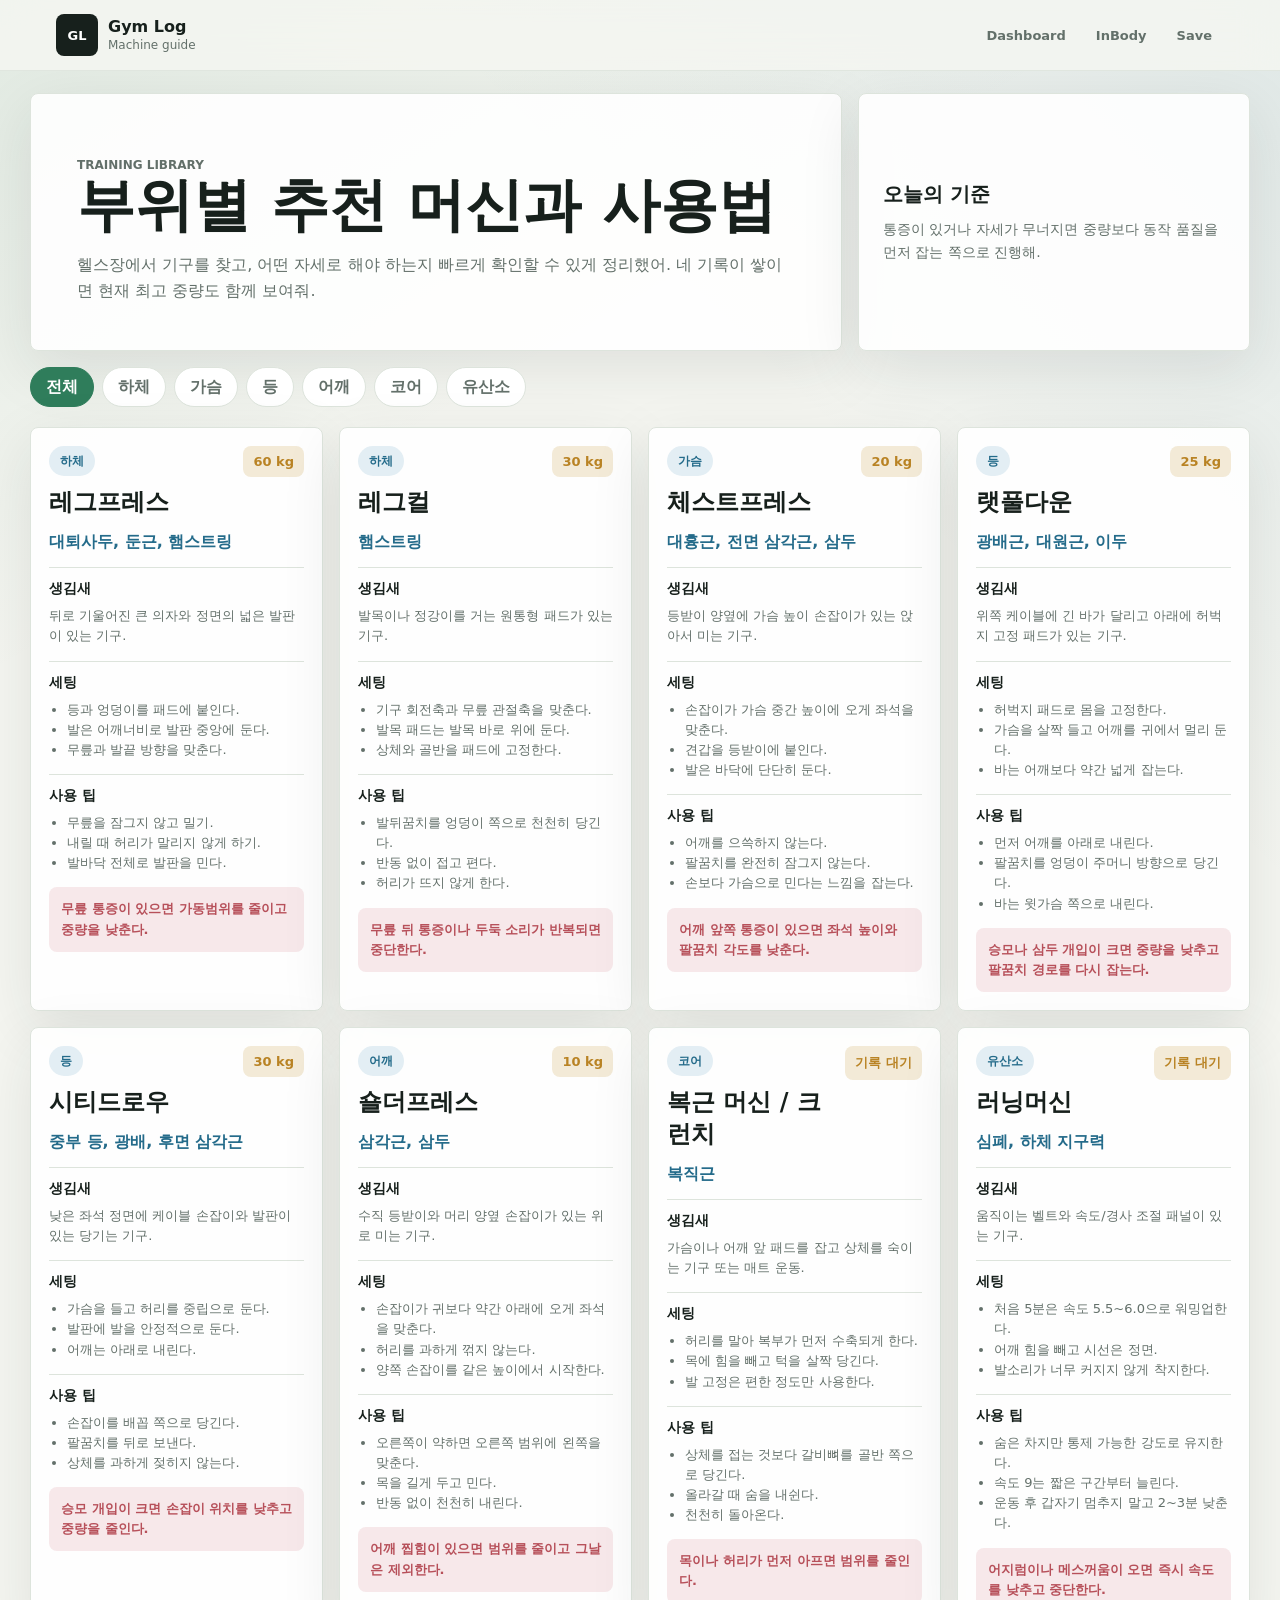
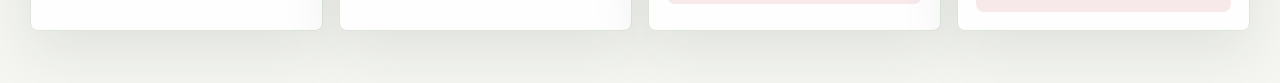
==== machines.html @ c19822ec "Add InBody tracking and machine guide" ====
<!doctype html>
<html lang="ko">
  <head>
    <meta charset="utf-8">
    <meta name="viewport" content="width=device-width, initial-scale=1">
    <title>Machine Guide · Gym Log</title>
    <meta name="description" content="Exercise machine guide by body part.">
    <link rel="stylesheet" href="./styles.css">
  </head>
  <body>
    <header class="topbar">
      <a class="brand" href="./index.html" aria-label="Gym Log home">
        <span class="brand-mark">GL</span>
        <span>
          <strong>Gym Log</strong>
          <small>Machine guide</small>
        </span>
      </a>
      <nav class="nav-actions" aria-label="주요 메뉴">
        <a href="./index.html">Dashboard</a>
        <a href="./body.html">InBody</a>
        <a href="./save.html">Save</a>
      </nav>
    </header>

    <main>
      <section class="page-hero">
        <div>
          <p class="eyebrow">Training Library</p>
          <h1>부위별 추천 머신과 사용법</h1>
          <p>헬스장에서 기구를 찾고, 어떤 자세로 해야 하는지 빠르게 확인할 수 있게 정리했어. 네 기록이 쌓이면 현재 최고 중량도 함께 보여줘.</p>
        </div>
        <aside class="api-note">
          <strong>오늘의 기준</strong>
          <p>통증이 있거나 자세가 무너지면 중량보다 동작 품질을 먼저 잡는 쪽으로 진행해.</p>
        </aside>
      </section>

      <section class="filter-tabs" aria-label="부위 선택">
        <button type="button" class="active" data-filter="all">전체</button>
        <button type="button" data-filter="legs">하체</button>
        <button type="button" data-filter="chest">가슴</button>
        <button type="button" data-filter="back">등</button>
        <button type="button" data-filter="shoulders">어깨</button>
        <button type="button" data-filter="core">코어</button>
        <button type="button" data-filter="cardio">유산소</button>
      </section>

      <section id="machineGrid" class="machine-grid" aria-label="머신 목록"></section>
    </main>

    <script src="./machines.js"></script>
  </body>
</html>
---- styles.css ----
:root {
  color-scheme: light;
  --ink: #17201c;
  --muted: #63706a;
  --quiet: #8a9690;
  --paper: #f5f6f1;
  --panel: #ffffff;
  --line: #dde4dc;
  --green: #2f7d5b;
  --green-soft: #e4f0e9;
  --blue: #246b8a;
  --blue-soft: #e3eef4;
  --gold: #b98324;
  --gold-soft: #f3ead7;
  --rose: #b7505a;
  --rose-soft: #f7e8ea;
  --shadow: 0 18px 60px rgba(32, 43, 37, 0.10);
}

* {
  box-sizing: border-box;
}

html {
  scroll-behavior: smooth;
}

body {
  margin: 0;
  min-height: 100vh;
  background:
    linear-gradient(150deg, rgba(47, 125, 91, 0.10), transparent 28%),
    linear-gradient(225deg, rgba(36, 107, 138, 0.10), transparent 30%),
    var(--paper);
  color: var(--ink);
  font-family: Inter, Pretendard, "Segoe UI", system-ui, -apple-system, sans-serif;
}

a {
  color: inherit;
}

button,
input,
textarea,
select {
  font: inherit;
}

.topbar {
  position: sticky;
  top: 0;
  z-index: 10;
  display: flex;
  align-items: center;
  justify-content: space-between;
  gap: 18px;
  padding: 14px clamp(16px, 5vw, 56px);
  border-bottom: 1px solid rgba(221, 228, 220, 0.86);
  background: rgba(245, 246, 241, 0.84);
  backdrop-filter: blur(18px);
}

.brand {
  display: inline-flex;
  align-items: center;
  gap: 10px;
  text-decoration: none;
}

.brand-mark {
  display: grid;
  place-items: center;
  width: 42px;
  height: 42px;
  border-radius: 8px;
  background: var(--ink);
  color: #ffffff;
  font-size: 13px;
  font-weight: 900;
}

.brand strong,
.brand small {
  display: block;
}

.brand strong {
  line-height: 1.1;
}

.brand small {
  margin-top: 2px;
  color: var(--muted);
  font-size: 12px;
}

.nav-actions {
  display: flex;
  align-items: center;
  gap: 6px;
}

.nav-actions a {
  min-height: 38px;
  display: inline-flex;
  align-items: center;
  padding: 0 12px;
  border-radius: 8px;
  color: var(--muted);
  font-size: 13px;
  font-weight: 800;
  text-decoration: none;
}

.nav-actions a:hover,
.nav-actions .save-link {
  background: #ffffff;
  color: var(--ink);
  box-shadow: 0 8px 25px rgba(32, 43, 37, 0.08);
}

main {
  width: min(1220px, calc(100% - 32px));
  margin: 22px auto 52px;
}

.hero {
  display: grid;
  grid-template-columns: minmax(0, 1.65fr) minmax(310px, 0.7fr);
  gap: 16px;
  align-items: stretch;
}

.hero-copy,
.readiness-panel,
.metrics article,
.panel,
.save-card {
  border: 1px solid var(--line);
  border-radius: 8px;
  background: rgba(255, 255, 255, 0.90);
  box-shadow: var(--shadow);
}

.hero-copy {
  min-height: 310px;
  display: flex;
  flex-direction: column;
  justify-content: center;
  padding: clamp(26px, 5vw, 54px);
}

.eyebrow {
  margin: 0 0 8px;
  color: var(--green);
  font-size: 12px;
  font-weight: 900;
  letter-spacing: 0;
  text-transform: uppercase;
}

h1,
h2,
h3,
p {
  letter-spacing: 0;
}

.hero h1 {
  max-width: 760px;
  margin: 0;
  font-size: clamp(34px, 6vw, 66px);
  line-height: 1.02;
}

.hero-copy > p:last-of-type {
  max-width: 700px;
  margin: 18px 0 0;
  color: var(--muted);
  font-size: 17px;
  line-height: 1.65;
}

.hero-actions,
.actions {
  display: flex;
  flex-wrap: wrap;
  gap: 10px;
  margin-top: 22px;
}

.primary-button,
.secondary-button,
.ghost-button {
  min-height: 44px;
  display: inline-flex;
  align-items: center;
  justify-content: center;
  border: 1px solid var(--line);
  border-radius: 8px;
  padding: 0 15px;
  font-weight: 850;
  text-decoration: none;
  cursor: pointer;
}

.primary-button {
  border-color: var(--green);
  background: var(--green);
  color: #ffffff;
}

.secondary-button,
.ghost-button {
  background: #ffffff;
  color: var(--ink);
}

.readiness-panel {
  display: grid;
  align-content: center;
  gap: 18px;
  padding: 28px;
}

.label,
.metrics span,
.tracker-summary span,
.progress-label span {
  color: var(--muted);
  font-size: 13px;
  font-weight: 800;
}

.readiness-panel strong {
  display: block;
  margin-top: 4px;
  font-size: clamp(42px, 6vw, 62px);
  line-height: 1;
}

.readiness-grid {
  display: grid;
  grid-template-columns: 1fr 1fr;
  gap: 8px;
}

.readiness-grid span {
  padding: 12px;
  border-radius: 8px;
  background: var(--green-soft);
  color: var(--green);
  font-size: 13px;
}

.progress-wrap {
  display: grid;
  gap: 8px;
}

.progress-label {
  display: flex;
  align-items: center;
  justify-content: space-between;
  gap: 10px;
}

.progress-track,
.trend-track,
.bar-track {
  display: block;
  height: 10px;
  overflow: hidden;
  border-radius: 999px;
  background: #edf1eb;
}

.progress-track span,
.trend-track b,
.bar-track b {
  display: block;
  height: 100%;
  border-radius: inherit;
  background: var(--green);
}

.progress-wrap small,
.metrics small,
.record-card small,
.exercise small {
  color: var(--quiet);
  font-size: 12px;
}

.metrics {
  display: grid;
  grid-template-columns: repeat(4, 1fr);
  gap: 12px;
  margin: 16px 0;
}

.metrics article {
  min-height: 116px;
  padding: 18px;
}

.metrics strong {
  display: block;
  margin: 8px 0 4px;
  font-size: clamp(24px, 3vw, 34px);
}

.dashboard-grid,
.analysis-grid {
  display: grid;
  gap: 16px;
  margin-top: 16px;
}

.dashboard-grid {
  grid-template-columns: minmax(0, 1.35fr) minmax(330px, 0.8fr);
}

.analysis-grid {
  grid-template-columns: minmax(0, 1fr) minmax(0, 1fr);
}

.panel {
  padding: clamp(18px, 3vw, 26px);
}

.panel-heading {
  display: flex;
  align-items: center;
  justify-content: space-between;
  gap: 14px;
  margin-bottom: 16px;
}

.panel-heading h2 {
  margin: 0;
  font-size: clamp(20px, 2.5vw, 28px);
}

.chip {
  display: inline-flex;
  min-height: 30px;
  align-items: center;
  border-radius: 999px;
  padding: 0 11px;
  background: var(--blue-soft);
  color: var(--blue);
  font-size: 12px;
  font-weight: 900;
  white-space: nowrap;
}

select,
input,
textarea {
  width: 100%;
  border: 1px solid var(--line);
  border-radius: 8px;
  background: #ffffff;
  color: var(--ink);
}

select,
input {
  min-height: 42px;
  padding: 0 12px;
}

textarea {
  min-height: 220px;
  padding: 13px;
  resize: vertical;
}

.calendar-grid {
  display: grid;
  grid-template-columns: repeat(7, 1fr);
  gap: 8px;
}

.day-cell {
  min-height: 54px;
  display: grid;
  align-content: space-between;
  padding: 8px;
  border: 1px solid var(--line);
  border-radius: 8px;
  background: #f8faf6;
}

.day-cell small {
  color: var(--quiet);
  font-size: 12px;
}

.day-cell b {
  justify-self: end;
  display: grid;
  place-items: center;
  width: 22px;
  height: 22px;
  border-radius: 999px;
  background: #ffffff;
  color: var(--green);
  font-size: 11px;
}

.day-cell.done {
  border-color: rgba(47, 125, 91, 0.35);
  background: var(--green);
}

.day-cell.done small {
  color: rgba(255, 255, 255, 0.86);
}

.timeline,
.care-list,
.workout-list,
.trend,
.bar-chart,
.record-grid {
  display: grid;
  gap: 10px;
}

.timeline-item,
.care-item {
  display: grid;
  grid-template-columns: 44px 1fr;
  gap: 12px;
  padding: 12px;
  border-radius: 8px;
  background: #fbfcf8;
  border: 1px solid var(--line);
}

.timeline-item time,
.care-item span {
  color: var(--blue);
  font-size: 12px;
  font-weight: 900;
}

.timeline-item p,
.care-item p,
.summary {
  margin: 0;
  color: var(--muted);
  font-size: 13px;
  line-height: 1.5;
}

.tracker-summary {
  display: grid;
  grid-template-columns: repeat(3, 1fr);
  gap: 10px;
  margin-bottom: 16px;
}

.tracker-summary div {
  padding: 14px;
  border-radius: 8px;
  background: var(--green-soft);
}

.tracker-summary strong {
  display: block;
  margin-top: 6px;
  font-size: 22px;
}

.trend-bars,
.bar-chart {
  display: grid;
  gap: 10px;
}

.trend-row,
.bar-row {
  display: grid;
  grid-template-columns: 44px 1fr 74px;
  gap: 10px;
  align-items: center;
}

.trend-row time,
.bar-row time {
  color: var(--quiet);
  font-size: 12px;
  font-weight: 800;
}

.trend-row strong,
.bar-row strong {
  text-align: right;
  font-size: 13px;
}

.bar-track b {
  background: var(--blue);
}

.record-grid {
  grid-template-columns: repeat(auto-fit, minmax(160px, 1fr));
}

.record-card {
  min-height: 126px;
  display: grid;
  align-content: space-between;
  gap: 10px;
  padding: 15px;
  border: 1px solid var(--line);
  border-radius: 8px;
  background: #fbfcf8;
}

.record-card span {
  color: var(--muted);
  font-size: 13px;
  font-weight: 800;
}

.record-card strong {
  font-size: 30px;
}

.workout-card {
  padding: 16px;
  border: 1px solid var(--line);
  border-radius: 8px;
  background: #fbfcf8;
}

.workout-card header {
  display: flex;
  align-items: flex-start;
  justify-content: space-between;
  gap: 12px;
  margin-bottom: 13px;
}

.workout-card h3 {
  margin: 0 0 4px;
  font-size: 19px;
}

.workout-card header p {
  margin: 0;
  color: var(--muted);
  font-size: 13px;
}

.exercise-grid {
  display: grid;
  grid-template-columns: repeat(auto-fit, minmax(176px, 1fr));
  gap: 8px;
}

.exercise {
  min-height: 74px;
  display: grid;
  align-content: start;
  gap: 4px;
  padding: 10px 11px;
  border-left: 3px solid var(--blue);
  border-radius: 8px;
  background: #ffffff;
}

.exercise strong {
  font-size: 14px;
}

.exercise span {
  color: var(--muted);
  font-size: 13px;
}

.summary {
  margin-top: 14px;
  padding-top: 12px;
  border-top: 1px solid var(--line);
}

.empty {
  margin: 0;
  padding: 16px;
  border: 1px dashed var(--line);
  border-radius: 8px;
  color: var(--muted);
  background: #fbfcf8;
}

.page-hero {
  display: grid;
  grid-template-columns: minmax(0, 1.45fr) minmax(290px, 0.7fr);
  gap: 16px;
  align-items: stretch;
  margin-bottom: 16px;
}

.page-hero > div,
.api-note {
  border: 1px solid var(--line);
  border-radius: 8px;
  background: rgba(255, 255, 255, 0.90);
  box-shadow: var(--shadow);
}

.page-hero > div {
  padding: clamp(24px, 5vw, 46px);
}

.page-hero h1 {
  max-width: 760px;
  margin: 0;
  font-size: clamp(34px, 5vw, 58px);
  line-height: 1.03;
}

.page-hero p {
  max-width: 720px;
  margin: 16px 0 0;
  color: var(--muted);
  line-height: 1.65;
}

.api-note {
  display: grid;
  align-content: center;
  gap: 10px;
  padding: 24px;
}

.api-note strong {
  font-size: 20px;
}

.api-note p {
  margin: 0;
  color: var(--muted);
  font-size: 14px;
  line-height: 1.6;
}

.body-charts {
  display: grid;
  grid-template-columns: repeat(2, minmax(0, 1fr));
  gap: 12px;
}

.metric-chart {
  min-height: 190px;
  display: grid;
  gap: 14px;
  padding: 15px;
  border: 1px solid var(--line);
  border-radius: 8px;
  background: #fbfcf8;
}

.metric-chart header {
  display: flex;
  align-items: center;
  justify-content: space-between;
  gap: 12px;
}

.metric-chart header span {
  color: var(--muted);
  font-weight: 800;
}

.spark-bars {
  height: 120px;
  display: flex;
  align-items: end;
  gap: 8px;
  padding-top: 12px;
}

.spark-bars span {
  flex: 1;
  min-width: 12px;
  border-radius: 8px 8px 3px 3px;
  background: var(--green);
}

.spark-bars.blue span {
  background: var(--blue);
}

.spark-bars.rose span {
  background: var(--rose);
}

.spark-bars.gold span {
  background: var(--gold);
}

.body-form textarea {
  min-height: 98px;
}

.body-history {
  display: grid;
  gap: 10px;
}

.body-row {
  display: grid;
  grid-template-columns: 112px repeat(3, minmax(120px, 1fr));
  gap: 10px;
  align-items: center;
  padding: 13px;
  border: 1px solid var(--line);
  border-radius: 8px;
  background: #fbfcf8;
}

.body-row time,
.body-row span {
  font-weight: 850;
}

.body-row p {
  grid-column: 1 / -1;
  margin: 0;
  color: var(--muted);
  font-size: 13px;
}

.filter-tabs {
  display: flex;
  gap: 8px;
  overflow-x: auto;
  margin: 0 0 16px;
  padding-bottom: 4px;
}

.filter-tabs button {
  min-height: 40px;
  border: 1px solid var(--line);
  border-radius: 999px;
  padding: 0 15px;
  background: #ffffff;
  color: var(--muted);
  font-weight: 850;
  cursor: pointer;
  white-space: nowrap;
}

.filter-tabs button.active {
  border-color: var(--green);
  background: var(--green);
  color: #ffffff;
}

.machine-grid {
  display: grid;
  grid-template-columns: repeat(auto-fit, minmax(290px, 1fr));
  gap: 16px;
}

.machine-card {
  display: grid;
  gap: 14px;
  align-content: start;
  padding: 18px;
  border: 1px solid var(--line);
  border-radius: 8px;
  background: rgba(255, 255, 255, 0.92);
  box-shadow: var(--shadow);
}

.machine-card header {
  display: flex;
  justify-content: space-between;
  gap: 12px;
}

.machine-card h2 {
  margin: 10px 0 0;
  font-size: 24px;
}

.machine-card header > strong {
  align-self: start;
  padding: 8px 10px;
  border-radius: 8px;
  background: var(--gold-soft);
  color: var(--gold);
  font-size: 13px;
  white-space: nowrap;
}

.target {
  margin: 0;
  color: var(--blue);
  font-weight: 850;
}

.machine-section {
  padding-top: 12px;
  border-top: 1px solid var(--line);
}

.machine-section h3 {
  margin: 0 0 8px;
  font-size: 14px;
}

.machine-section p,
.machine-section li,
.machine-caution {
  color: var(--muted);
  font-size: 13px;
  line-height: 1.55;
}

.machine-section p,
.machine-caution {
  margin: 0;
}

.machine-section ul {
  margin: 0;
  padding-left: 18px;
}

.machine-caution {
  padding: 12px;
  border-radius: 8px;
  background: var(--rose-soft);
  color: var(--rose);
  font-weight: 750;
}

.save-shell {
  width: min(920px, calc(100% - 32px));
  margin: 30px auto 60px;
}

.save-card {
  padding: clamp(18px, 4vw, 30px);
  margin-top: 14px;
}

.form-grid {
  display: grid;
  grid-template-columns: 1fr 1fr;
  gap: 12px;
  margin: 18px 0;
}

.field label {
  display: block;
  margin-bottom: 7px;
  color: var(--muted);
  font-size: 13px;
  font-weight: 800;
}

.status {
  min-height: 24px;
  margin: 14px 0 0;
  color: var(--muted);
}

.preview {
  margin-top: 16px;
  padding: 14px;
  border: 1px solid var(--line);
  border-radius: 8px;
  background: #fbfcf8;
  white-space: pre-wrap;
}

@media (max-width: 940px) {
  .hero,
  .page-hero,
  .dashboard-grid,
  .analysis-grid,
  .form-grid {
    grid-template-columns: 1fr;
  }

  .metrics {
    grid-template-columns: repeat(2, 1fr);
  }
}

@media (max-width: 640px) {
  .topbar {
    align-items: flex-start;
    flex-direction: column;
  }

  .nav-actions {
    width: 100%;
    overflow-x: auto;
    padding-bottom: 2px;
  }

  main {
    width: min(100% - 24px, 1220px);
    margin-top: 14px;
  }

  .hero-copy {
    min-height: 0;
  }

  .metrics,
  .readiness-grid,
  .tracker-summary {
    grid-template-columns: 1fr;
  }

  .panel-heading,
  .workout-card header {
    align-items: stretch;
    flex-direction: column;
  }

  .trend-row,
  .bar-row {
    grid-template-columns: 38px 1fr 64px;
  }

  .day-cell {
    min-height: 44px;
    padding: 6px;
  }

  .body-charts,
  .body-row {
    grid-template-columns: 1fr;
  }

  .machine-card header {
    flex-direction: column;
  }
}
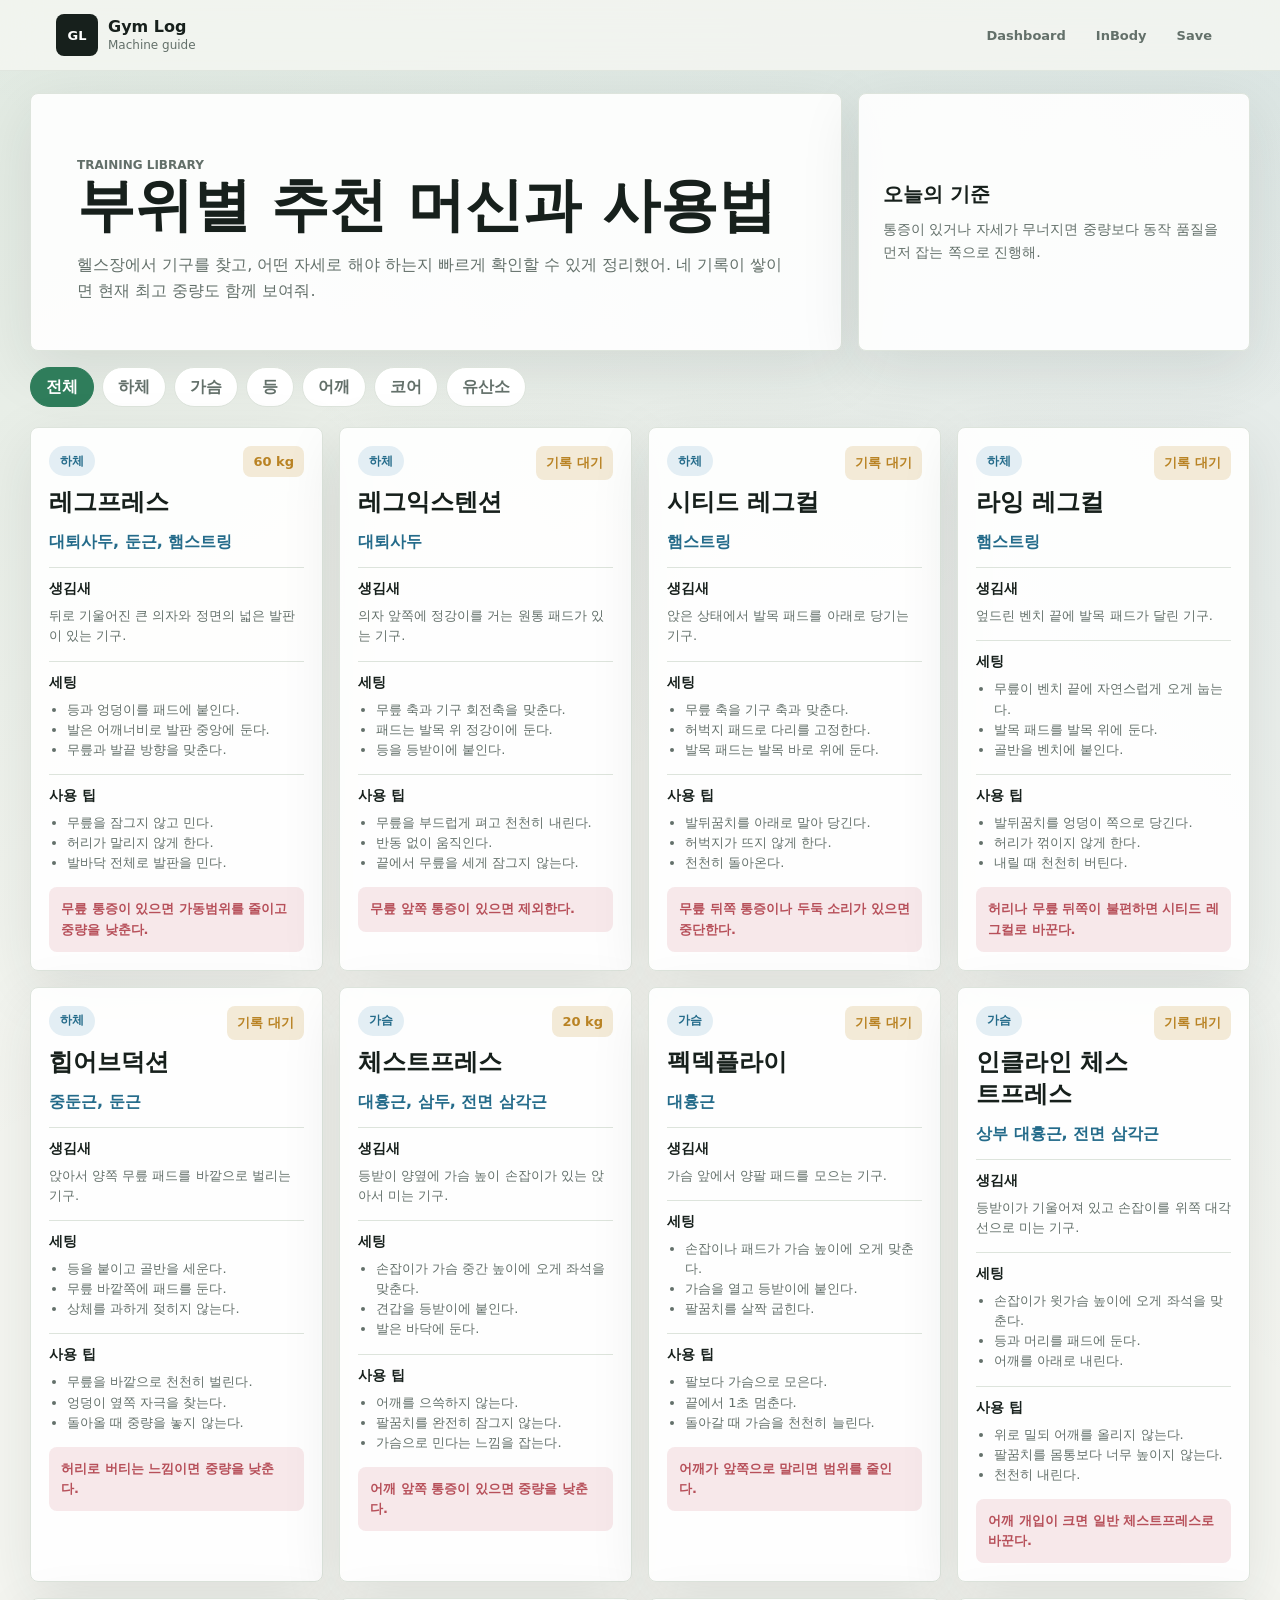
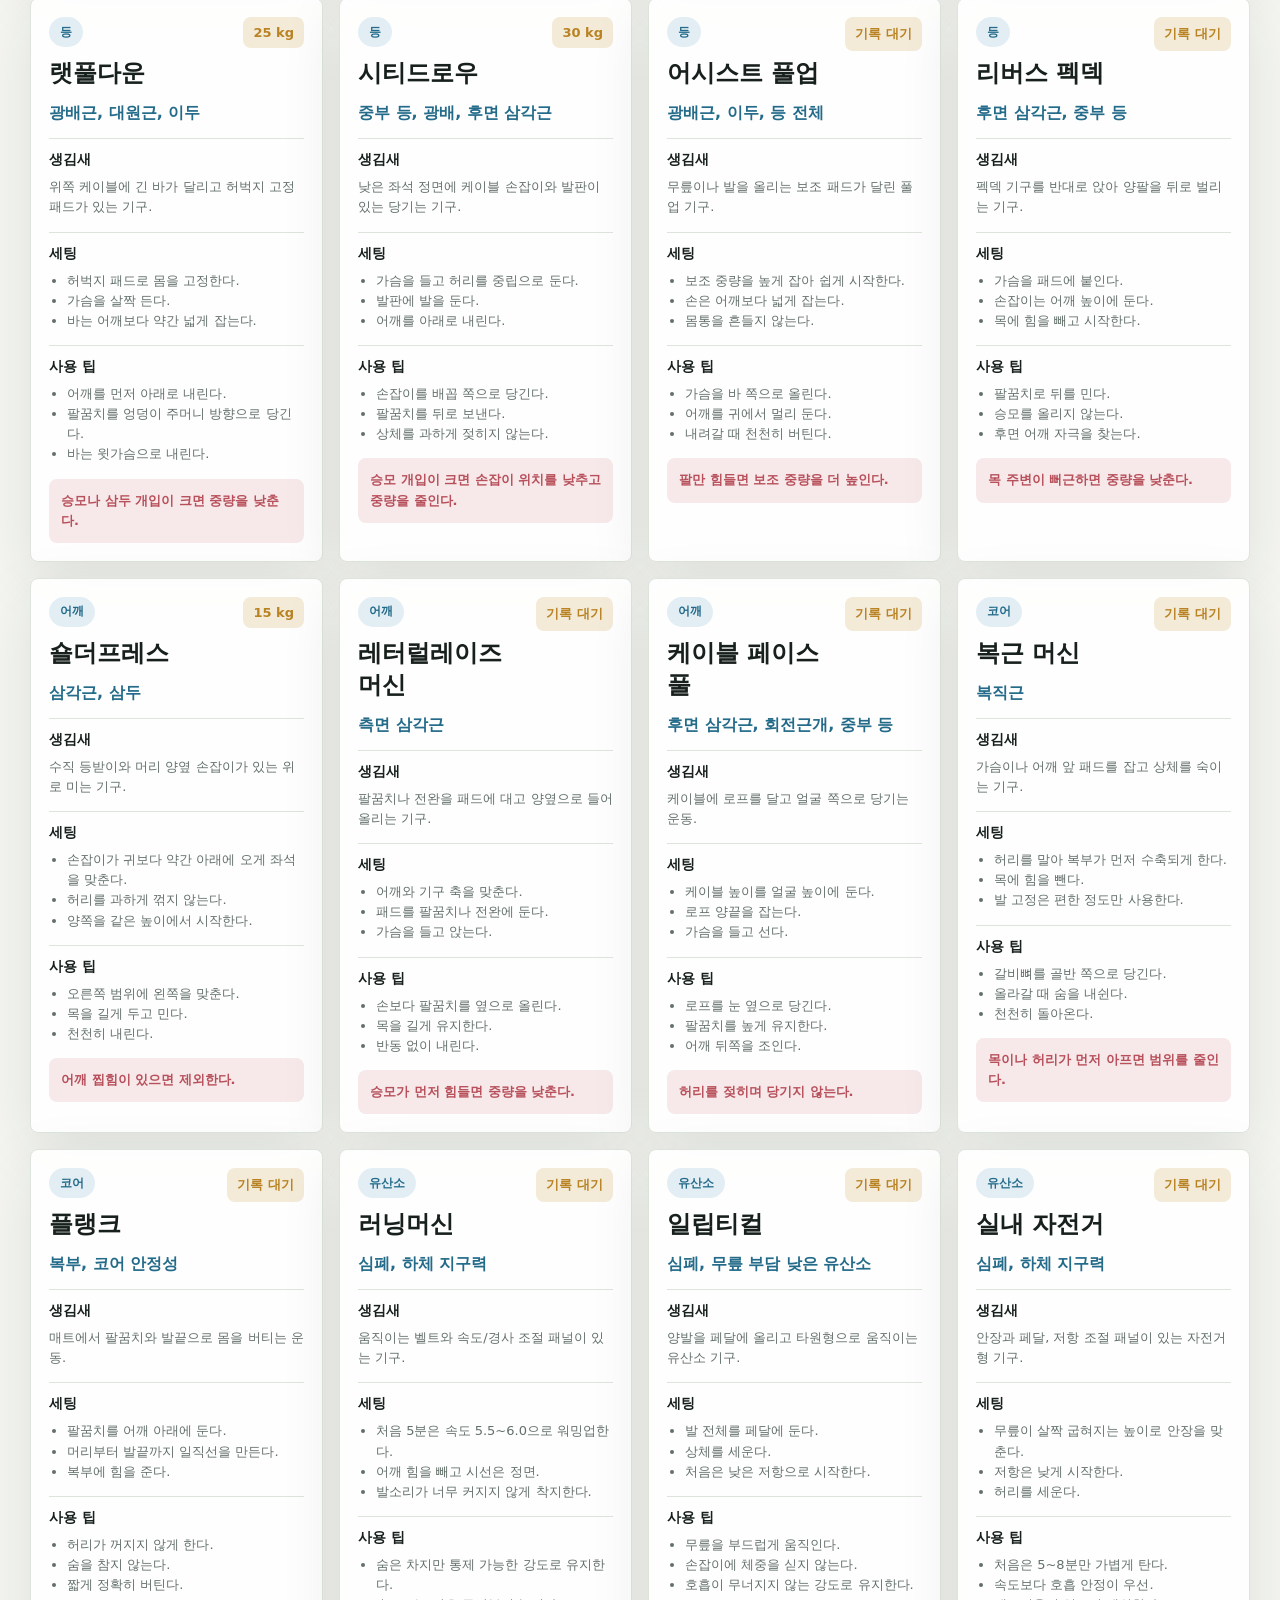
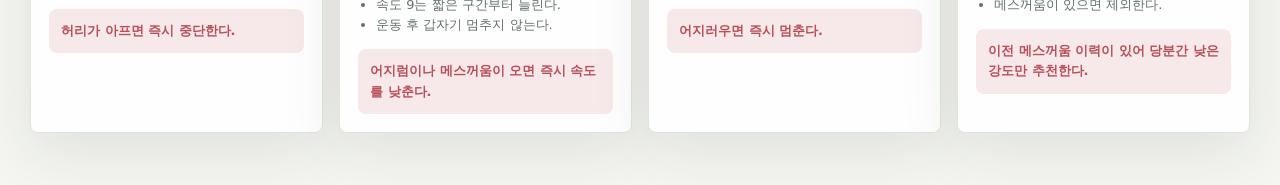
==== commit f7d93f7d: "Add machine database for varied routines" ====
--- a/machines.html
+++ b/machines.html
@@ -49,6 +49,6 @@
       <section id="machineGrid" class="machine-grid" aria-label="머신 목록"></section>
     </main>
 
-    <script src="./machines.js"></script>
+    <script src="./machines.js?v=20260721-machine-db"></script>
   </body>
 </html>
--- a/styles.css
+++ b/styles.css
@@ -599,6 +599,124 @@
   background: #fbfcf8;
 }
 
+.routine-panel {
+  margin-top: 16px;
+}
+
+.routine-output {
+  display: grid;
+  gap: 16px;
+}
+
+.routine-summary {
+  display: grid;
+  grid-template-columns: repeat(3, 1fr);
+  gap: 10px;
+}
+
+.routine-summary article,
+.routine-card {
+  border: 1px solid var(--line);
+  border-radius: 8px;
+  background: #fbfcf8;
+}
+
+.routine-summary article {
+  min-height: 112px;
+  display: grid;
+  align-content: start;
+  gap: 7px;
+  padding: 14px;
+}
+
+.routine-summary span {
+  color: var(--muted);
+  font-size: 13px;
+  font-weight: 850;
+}
+
+.routine-summary strong {
+  font-size: 22px;
+}
+
+.routine-summary small,
+.routine-card small {
+  color: var(--quiet);
+  font-size: 12px;
+  line-height: 1.45;
+}
+
+.routine-block {
+  display: grid;
+  gap: 10px;
+}
+
+.routine-block h3 {
+  margin: 0;
+  font-size: 16px;
+}
+
+.routine-exercises {
+  display: grid;
+  grid-template-columns: repeat(auto-fit, minmax(210px, 1fr));
+  gap: 10px;
+}
+
+.routine-card {
+  min-height: 112px;
+  display: grid;
+  align-content: start;
+  gap: 6px;
+  padding: 14px;
+  border-left: 4px solid var(--green);
+}
+
+.routine-card strong {
+  font-size: 16px;
+}
+
+.routine-card span {
+  color: var(--ink);
+  font-size: 14px;
+  font-weight: 850;
+}
+
+.routine-card.caution {
+  border-left-color: var(--rose);
+  background: #fffafa;
+}
+
+.routine-notes {
+  display: grid;
+  gap: 8px;
+  padding: 14px;
+  border-radius: 8px;
+  background: var(--blue-soft);
+}
+
+.routine-notes p {
+  margin: 0;
+  color: var(--blue);
+  font-size: 13px;
+  line-height: 1.5;
+}
+
+.routine-actions {
+  display: flex;
+  flex-wrap: wrap;
+  align-items: center;
+  gap: 10px;
+  padding: 14px;
+  border: 1px solid var(--line);
+  border-radius: 8px;
+  background: #fbfcf8;
+}
+
+.routine-actions .status {
+  flex-basis: 100%;
+  margin: 0;
+}
+
 .page-hero {
   display: grid;
   grid-template-columns: minmax(0, 1.45fr) minmax(290px, 0.7fr);
@@ -921,6 +1039,7 @@
 
   .metrics,
   .readiness-grid,
+  .routine-summary,
   .tracker-summary {
     grid-template-columns: 1fr;
   }
